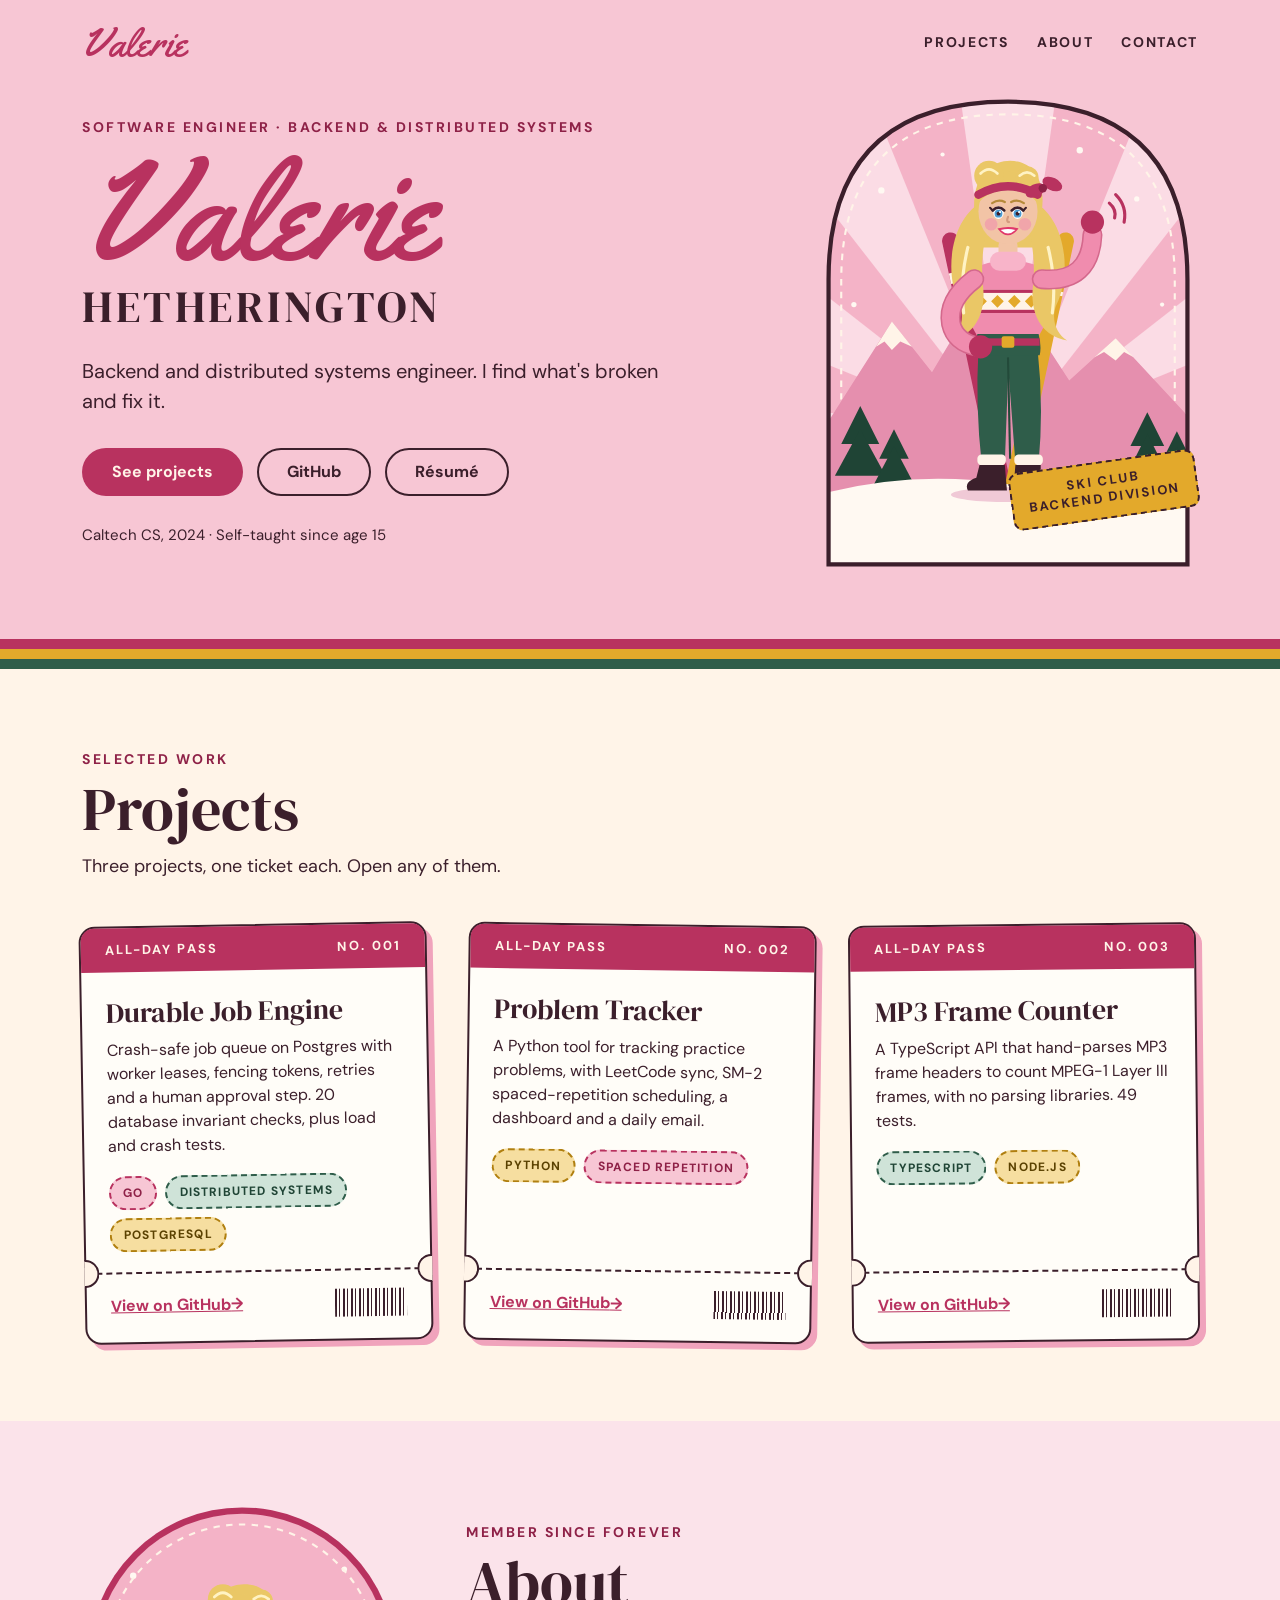
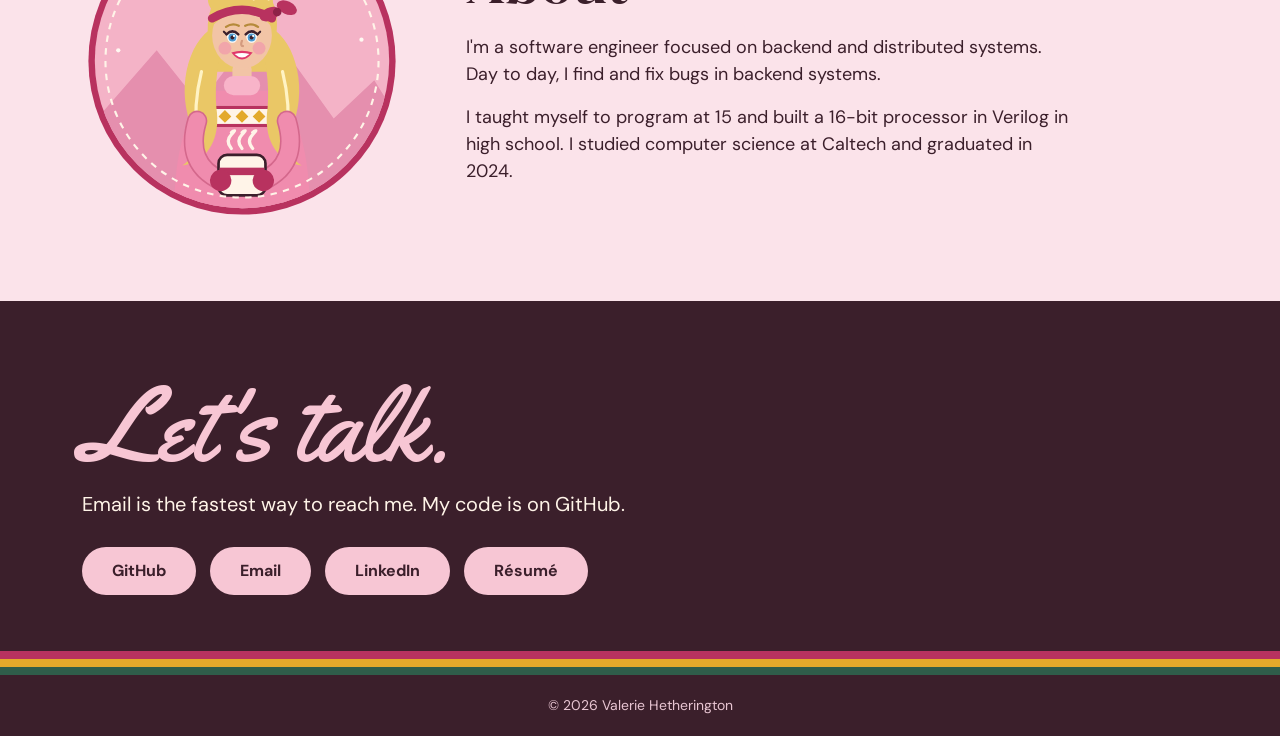
==== index.html @ 9020a394 "Initial portfolio site Co-Authored-By: Claude Sonnet 5.5 <noreply@anthropic.com>" ====
<!doctype html>
<html lang="en">
<head>
<meta charset="utf-8">
<meta name="viewport" content="width=device-width, initial-scale=1">
<title>Valerie Hetherington · Backend &amp; Distributed Systems Engineer</title>
<meta name="description" content="Valerie Hetherington is a software engineer focused on backend and distributed systems. Projects, background and contact.">
<meta name="theme-color" content="#F7C6D4">

<meta property="og:type" content="website">
<meta property="og:title" content="Valerie Hetherington · Backend &amp; Distributed Systems Engineer">
<meta property="og:description" content="Software engineer focused on backend and distributed systems. Projects, background and contact.">
<!-- Preview image URLs must be absolute. Update the domain here if you add a custom one. -->
<meta property="og:url" content="https://skifast.github.io/">
<meta property="og:image" content="https://skifast.github.io/assets/og-image.png">
<meta property="og:image:width" content="1200">
<meta property="og:image:height" content="630">
<meta property="og:image:alt" content="Valerie Hetherington, backend and distributed systems engineer, with an illustration of a smiling blonde skier in a pink sweater">
<meta name="twitter:card" content="summary_large_image">

<link rel="icon" href="favicon.svg" type="image/svg+xml">
<link rel="preconnect" href="https://fonts.googleapis.com">
<link rel="preconnect" href="https://fonts.gstatic.com" crossorigin>
<link href="https://fonts.googleapis.com/css2?family=DM+Sans:wght@400;500;700&amp;family=DM+Serif+Display&amp;family=Yellowtail&amp;display=swap" rel="stylesheet">
<link rel="stylesheet" href="styles.css">

<script type="application/ld+json">
{
  "@context": "https://schema.org",
  "@type": "Person",
  "name": "Valerie Hetherington",
  "jobTitle": "Software Engineer",
  "alumniOf": "California Institute of Technology",
  "sameAs": ["https://github.com/skifast"]
}
</script>
</head>
<body>
<a class="skip-link" href="#projects">Skip to projects</a>

<div class="hero-bg">
  <header class="container topbar">
    <a class="wordmark" href="#top" aria-label="Valerie, back to top">Valerie</a>
    <nav class="nav" aria-label="Main">
      <a href="#projects">Projects</a>
      <a href="#about">About</a>
      <a href="#contact">Contact</a>
    </nav>
  </header>

  <main id="top">
    <section class="container hero" aria-labelledby="hero-title">
      <div class="hero__text">
        <p class="eyebrow">Software engineer · Backend &amp; distributed systems</p>
        <h1 class="hero__name" id="hero-title">
          <span class="hero__first">Valerie</span>
          <span class="hero__last">Hetherington</span>
        </h1>
        <p class="hero__lede">Backend and distributed systems engineer. I find what's broken and fix it.</p>
        <div class="hero__actions">
          <a class="btn btn--primary" href="#projects">See projects</a>
          <a class="btn btn--outline" href="https://github.com/skifast" rel="noopener">GitHub</a>
          <!-- resume.pdf is a copy with the phone number and email removed -->
          <a class="btn btn--outline" href="resume.pdf">Résumé</a>
        </div>
        <p class="hero__facts">Caltech CS, 2024 · Self-taught since age 15</p>
      </div>
      <div class="hero__art">
        <img src="assets/hero.svg" width="360" height="460" fetchpriority="high"
             alt="Illustration of a smiling blonde woman in a pink knit sweater and green ski pants, one hand on her hip and the other waving, with two skis crossed behind her in front of snowy mountains">
        <div class="patch" aria-hidden="true">Ski Club<br>Backend Division</div>
      </div>
    </section>
  </main>
</div>

<div class="stripes" aria-hidden="true"><div></div><div></div><div></div></div>

<section class="section projects" id="projects" aria-labelledby="projects-title">
  <div class="container">
    <p class="eyebrow">Selected work</p>
    <h2 class="section-title" id="projects-title">Projects</h2>
    <p class="section-lede">Three projects, one ticket each. Open any of them.</p>

    <ul class="tickets">
      <li>
        <article class="ticket">
          <div class="ticket__band"><span>All-day pass</span><span>No. 001</span></div>
          <div class="ticket__body">
            <h3 class="ticket__title">Durable Job Engine</h3>
            <p class="ticket__text">Crash-safe job queue on Postgres with worker leases, fencing tokens, retries and a human approval step. 20 database invariant checks, plus load and crash tests.</p>
            <ul class="tags">
              <li class="tag tag--pink">Go</li>
              <li class="tag tag--green">Distributed systems</li>
              <li class="tag tag--gold">PostgreSQL</li>
            </ul>
          </div>
          <div class="ticket__perf" aria-hidden="true"></div>
          <div class="ticket__foot">
            <a class="ticket__link" href="https://github.com/skifast/durable-job-engine" rel="noopener">View on GitHub<span class="sr-only">: Durable Job Engine</span> →</a>
            <div class="barcode" aria-hidden="true"></div>
          </div>
        </article>
      </li>

      <li>
        <article class="ticket">
          <div class="ticket__band"><span>All-day pass</span><span>No. 002</span></div>
          <div class="ticket__body">
            <h3 class="ticket__title">Problem Tracker</h3>
            <p class="ticket__text">A Python tool for tracking practice problems, with LeetCode sync, SM-2 spaced-repetition scheduling, a dashboard and a daily email.</p>
            <ul class="tags">
              <li class="tag tag--gold">Python</li>
              <li class="tag tag--pink">Spaced repetition</li>
            </ul>
          </div>
          <div class="ticket__perf" aria-hidden="true"></div>
          <div class="ticket__foot">
            <a class="ticket__link" href="https://github.com/skifast/problem-tracker" rel="noopener">View on GitHub<span class="sr-only">: Problem Tracker</span> →</a>
            <div class="barcode" aria-hidden="true"></div>
          </div>
        </article>
      </li>

      <li>
        <article class="ticket">
          <div class="ticket__band"><span>All-day pass</span><span>No. 003</span></div>
          <div class="ticket__body">
            <h3 class="ticket__title">MP3 Frame Counter</h3>
            <p class="ticket__text">A TypeScript API that hand-parses MP3 frame headers to count MPEG-1 Layer III frames, with no parsing libraries. 49 tests.</p>
            <ul class="tags">
              <li class="tag tag--green">TypeScript</li>
              <li class="tag tag--gold">Node.js</li>
            </ul>
          </div>
          <div class="ticket__perf" aria-hidden="true"></div>
          <div class="ticket__foot">
            <a class="ticket__link" href="https://github.com/skifast/mp3-frame-counter" rel="noopener">View on GitHub<span class="sr-only">: MP3 Frame Counter</span> →</a>
            <div class="barcode" aria-hidden="true"></div>
          </div>
        </article>
      </li>
    </ul>
  </div>
</section>

<section class="section about" id="about" aria-labelledby="about-title">
  <div class="container about__inner">
    <div class="about__art">
      <img src="assets/about.svg" width="300" height="300" loading="lazy"
           alt="Illustration of a smiling blonde woman in a pink knit sweater holding a mug of cocoa, with snowy mountains behind her">
    </div>
    <div class="about__text">
      <p class="eyebrow">Member since forever</p>
      <h2 class="section-title" id="about-title">About</h2>
      <p>I'm a software engineer focused on backend and distributed systems. Day to day, I find and fix bugs in backend systems.</p>
      <p>I taught myself to program at 15 and built a 16-bit processor in Verilog in high school. I studied computer science at Caltech and graduated in 2024.</p>
    </div>
  </div>
</section>

<footer class="contact" id="contact">
  <div class="container contact__inner">
    <h2 class="contact__title">Let's talk.</h2>
    <p class="contact__lede">Email is the fastest way to reach me. My code is on GitHub.</p>
    <div class="contact__actions">
      <a class="btn btn--light" href="https://github.com/skifast" rel="noopener">GitHub</a>
      <a class="btn btn--light" href="mailto:skifastnotlast@gmail.com">Email</a>
      <a class="btn btn--light" href="https://www.linkedin.com/in/valerie-hetherington/" rel="noopener">LinkedIn</a>
      <a class="btn btn--light" href="resume.pdf">Résumé</a>
    </div>
  </div>
  <div class="stripes stripes--thin" aria-hidden="true"><div></div><div></div><div></div></div>
  <p class="footer-note">© 2026 Valerie Hetherington</p>
</footer>
</body>
</html>
---- styles.css ----
/* Valerie Hetherington's portfolio.
   Colors and fonts live in :root, so changing the look is a one-place edit. */

:root {
  --cream: #FFF4E8;
  --paper: #FFFDF8;
  --pink: #F7C6D4;
  --blush: #FBE3EA;
  --accent: #B8325F;       /* main raspberry pink: wordmark, buttons, ticket bands */
  --accent-dark: #8E2147;  /* hover and small text on pink backgrounds */
  --mustard: #E3A92B;
  --forest: #2F5D4A;
  --ink: #3B1F2B;
  --pink-shadow: #F0A3BC;

  --script: "Yellowtail", cursive;
  --serif: "DM Serif Display", Georgia, serif;
  --sans: "DM Sans", system-ui, -apple-system, "Segoe UI", sans-serif;
}

*, *::before, *::after { box-sizing: border-box; }

html { scroll-behavior: smooth; }
@media (prefers-reduced-motion: reduce) {
  html { scroll-behavior: auto; }
  .ticket { transition: none; }
}

body {
  margin: 0;
  background: var(--cream);
  color: var(--ink);
  font-family: var(--sans);
  line-height: 1.5;
}

img { max-width: 100%; height: auto; }

a { color: var(--accent); }
a:hover { color: var(--accent-dark); }
a:focus-visible {
  outline: 3px solid var(--ink);
  outline-offset: 3px;
  border-radius: 4px;
}

.container {
  max-width: 1180px;
  margin: 0 auto;
  padding-left: 32px;
  padding-right: 32px;
}

.sr-only {
  position: absolute;
  width: 1px;
  height: 1px;
  margin: -1px;
  padding: 0;
  overflow: hidden;
  clip: rect(0 0 0 0);
  white-space: nowrap;
  border: 0;
}

.skip-link {
  position: absolute;
  left: 16px;
  top: -80px;
  z-index: 10;
  padding: 12px 20px;
  background: var(--ink);
  color: var(--cream);
  font-weight: 700;
  border-radius: 8px;
}
.skip-link:focus { top: 16px; color: var(--cream); }

.eyebrow {
  margin: 0 0 8px;
  font-size: 14px;
  font-weight: 700;
  letter-spacing: 0.18em;
  text-transform: uppercase;
  color: var(--accent-dark);
}

.section-title {
  margin: 0;
  font-family: var(--serif);
  font-weight: 400;
  font-size: clamp(40px, 6vw, 60px);
  line-height: 1.05;
}

.section { padding: 80px 0; }

/* Buttons */
.btn {
  display: inline-flex;
  align-items: center;
  min-height: 48px;
  padding: 0 28px;
  border: 2px solid transparent;
  border-radius: 999px;
  font-weight: 700;
  text-decoration: none;
}
.btn--primary { background: var(--accent); color: var(--cream); }
.btn--primary:hover { background: var(--accent-dark); color: var(--cream); }
.btn--outline { border-color: var(--ink); color: var(--ink); }
.btn--outline:hover { background: var(--ink); color: var(--cream); }
.btn--light { background: var(--pink); color: var(--ink); }
.btn--light:hover { background: var(--cream); color: var(--ink); }

/* Top bar and hero */
.hero-bg { background: var(--pink); }

.topbar {
  display: flex;
  flex-wrap: wrap;
  align-items: center;
  justify-content: space-between;
  gap: 8px 24px;
  padding-top: 20px;
}

.wordmark {
  font-family: var(--script);
  font-size: 40px;
  line-height: 1;
  color: var(--accent);
  text-decoration: none;
}
.wordmark:hover { color: var(--accent-dark); }

.nav { display: flex; flex-wrap: wrap; gap: 0 28px; }
.nav a {
  padding: 12px 0;
  color: var(--ink);
  font-size: 14px;
  font-weight: 700;
  letter-spacing: 0.12em;
  text-transform: uppercase;
  text-decoration: none;
}
.nav a:hover {
  color: var(--accent-dark);
  text-decoration: underline;
  text-underline-offset: 6px;
}

.hero {
  display: flex;
  flex-wrap: wrap;
  align-items: center;
  gap: 40px 56px;
  padding-top: 24px;
  padding-bottom: 64px;
}
.hero__text { flex: 1 1 440px; min-width: 0; }

.hero__name { margin: 0; font-weight: 400; line-height: 0.95; }
.hero__first {
  display: block;
  font-family: var(--script);
  font-size: clamp(72px, 11vw, 140px);
  color: var(--accent);
}
.hero__last {
  display: block;
  margin: 4px 0 24px;
  font-family: var(--serif);
  font-size: clamp(28px, 4vw, 44px);
  line-height: 1.1;
  letter-spacing: 0.08em;
  text-transform: uppercase;
}

.hero__lede { margin: 0 0 32px; max-width: 30em; font-size: 20px; }
.hero__actions { display: flex; flex-wrap: wrap; gap: 14px; }
.hero__facts { margin: 28px 0 0; font-size: 15px; }

.hero__art { position: relative; flex: 0 1 380px; min-width: 260px; }
.hero__art img { display: block; width: 100%; }

.patch {
  position: absolute;
  right: 0;
  bottom: 56px;
  padding: 10px 16px;
  transform: rotate(-8deg);
  background: var(--mustard);
  border: 2px dashed var(--ink);
  border-radius: 10px;
  font-size: 13px;
  font-weight: 700;
  line-height: 1.3;
  letter-spacing: 0.14em;
  text-align: center;
  text-transform: uppercase;
}

/* Sweater-stripe dividers */
.stripes div { height: 10px; }
.stripes div:nth-child(1) { background: var(--accent); }
.stripes div:nth-child(2) { background: var(--mustard); }
.stripes div:nth-child(3) { background: var(--forest); }
.stripes--thin div { height: 8px; }

/* Projects as lift tickets */
.section-lede { margin: 12px 0 0; max-width: 32em; font-size: 18px; }

.tickets {
  display: flex;
  flex-wrap: wrap;
  gap: 36px;
  margin: 44px 0 0;
  padding: 0;
  list-style: none;
}
.tickets > li { display: flex; flex: 1 1 300px; min-width: 0; }
.tickets > li:nth-child(1) { --tilt: -1deg; }
.tickets > li:nth-child(2) { --tilt: 0.8deg; }
.tickets > li:nth-child(3) { --tilt: -0.6deg; }

.ticket {
  display: flex;
  flex: 1;
  flex-direction: column;
  background: var(--paper);
  border: 2px solid var(--ink);
  border-radius: 16px;
  box-shadow: 6px 6px 0 var(--pink-shadow);
  transform: rotate(var(--tilt, 0deg));
  transition: transform 0.2s ease, box-shadow 0.2s ease;
}
.ticket:hover,
.ticket:focus-within {
  transform: rotate(0deg) translateY(-4px);
  box-shadow: 8px 10px 0 var(--pink-shadow);
}

.ticket__band {
  display: flex;
  align-items: center;
  justify-content: space-between;
  padding: 12px 24px;
  background: var(--accent);
  color: var(--cream);
  border-radius: 13px 13px 0 0;
  font-size: 13px;
  font-weight: 700;
  letter-spacing: 0.16em;
  text-transform: uppercase;
}

.ticket__body { flex: 1 1 auto; padding: 24px 24px 20px; }
.ticket__title {
  margin: 0 0 10px;
  font-family: var(--serif);
  font-weight: 400;
  font-size: 28px;
  line-height: 1.15;
}
.ticket__text { margin: 0 0 18px; }

.tags { display: flex; flex-wrap: wrap; gap: 8px; margin: 0; padding: 0; list-style: none; }
.tag {
  padding: 6px 12px;
  border: 2px dashed;
  border-radius: 999px;
  font-size: 12px;
  font-weight: 700;
  letter-spacing: 0.1em;
  text-transform: uppercase;
}
.tag--pink  { border-color: var(--accent); background: var(--pink); color: var(--accent-dark); }
.tag--green { border-color: var(--forest); background: #CFE3D8; color: #1F4435; }
.tag--gold  { border-color: #B07F0F; background: #F6DEA0; color: #5A4100; }

/* Perforated line with a notch on each side */
.ticket__perf { position: relative; height: 0; border-top: 2px dashed var(--ink); }
.ticket__perf::before,
.ticket__perf::after {
  content: "";
  position: absolute;
  top: -15px;
  width: 15px;
  height: 28px;
  background: var(--cream);
  border: 2px solid var(--ink);
}
.ticket__perf::before { left: -2px; border-left: 0; border-radius: 0 15px 15px 0; }
.ticket__perf::after { right: -2px; border-right: 0; border-radius: 15px 0 0 15px; }

.ticket__foot {
  display: flex;
  align-items: center;
  justify-content: space-between;
  gap: 16px;
  padding: 10px 24px 14px;
}
.ticket__link { display: inline-flex; align-items: center; min-height: 44px; font-weight: 700; }

.barcode {
  width: 72px;
  height: 28px;
  background: repeating-linear-gradient(
    90deg,
    var(--ink) 0 2px, transparent 2px 4px, var(--ink) 4px 5px, transparent 5px 8px
  );
}

/* About */
.about { background: var(--blush); }
.about__inner { display: flex; flex-wrap: wrap; align-items: center; gap: 40px 64px; }
.about__art { flex: 0 1 320px; min-width: 240px; }
.about__art img { display: block; width: 100%; }
.about__text { flex: 1 1 400px; min-width: 0; }
.about__text .section-title { margin-bottom: 20px; }
.about__text p:not(.eyebrow) { margin: 0 0 16px; max-width: 34em; font-size: 18px; }

/* Contact footer */
.contact { background: var(--ink); color: var(--cream); }
.contact__inner { padding-top: 72px; padding-bottom: 56px; }
.contact__title {
  margin: 0;
  font-family: var(--script);
  font-weight: 400;
  font-size: clamp(56px, 9vw, 104px);
  line-height: 1;
  color: var(--pink);
}
.contact__lede { margin: 12px 0 28px; font-size: 20px; }
.contact__actions { display: flex; flex-wrap: wrap; gap: 14px; }
.contact a:focus-visible { outline-color: var(--pink); }
.footer-note { margin: 0; padding: 20px 32px; text-align: center; font-size: 14px; color: #E8C5D2; }

/* Phones */
@media (max-width: 560px) {
  .container { padding-left: 20px; padding-right: 20px; }
  .section { padding: 56px 0; }
  .hero { padding-bottom: 48px; }
  .tickets { gap: 28px; margin-top: 32px; }
  .contact__inner { padding-top: 56px; }
}
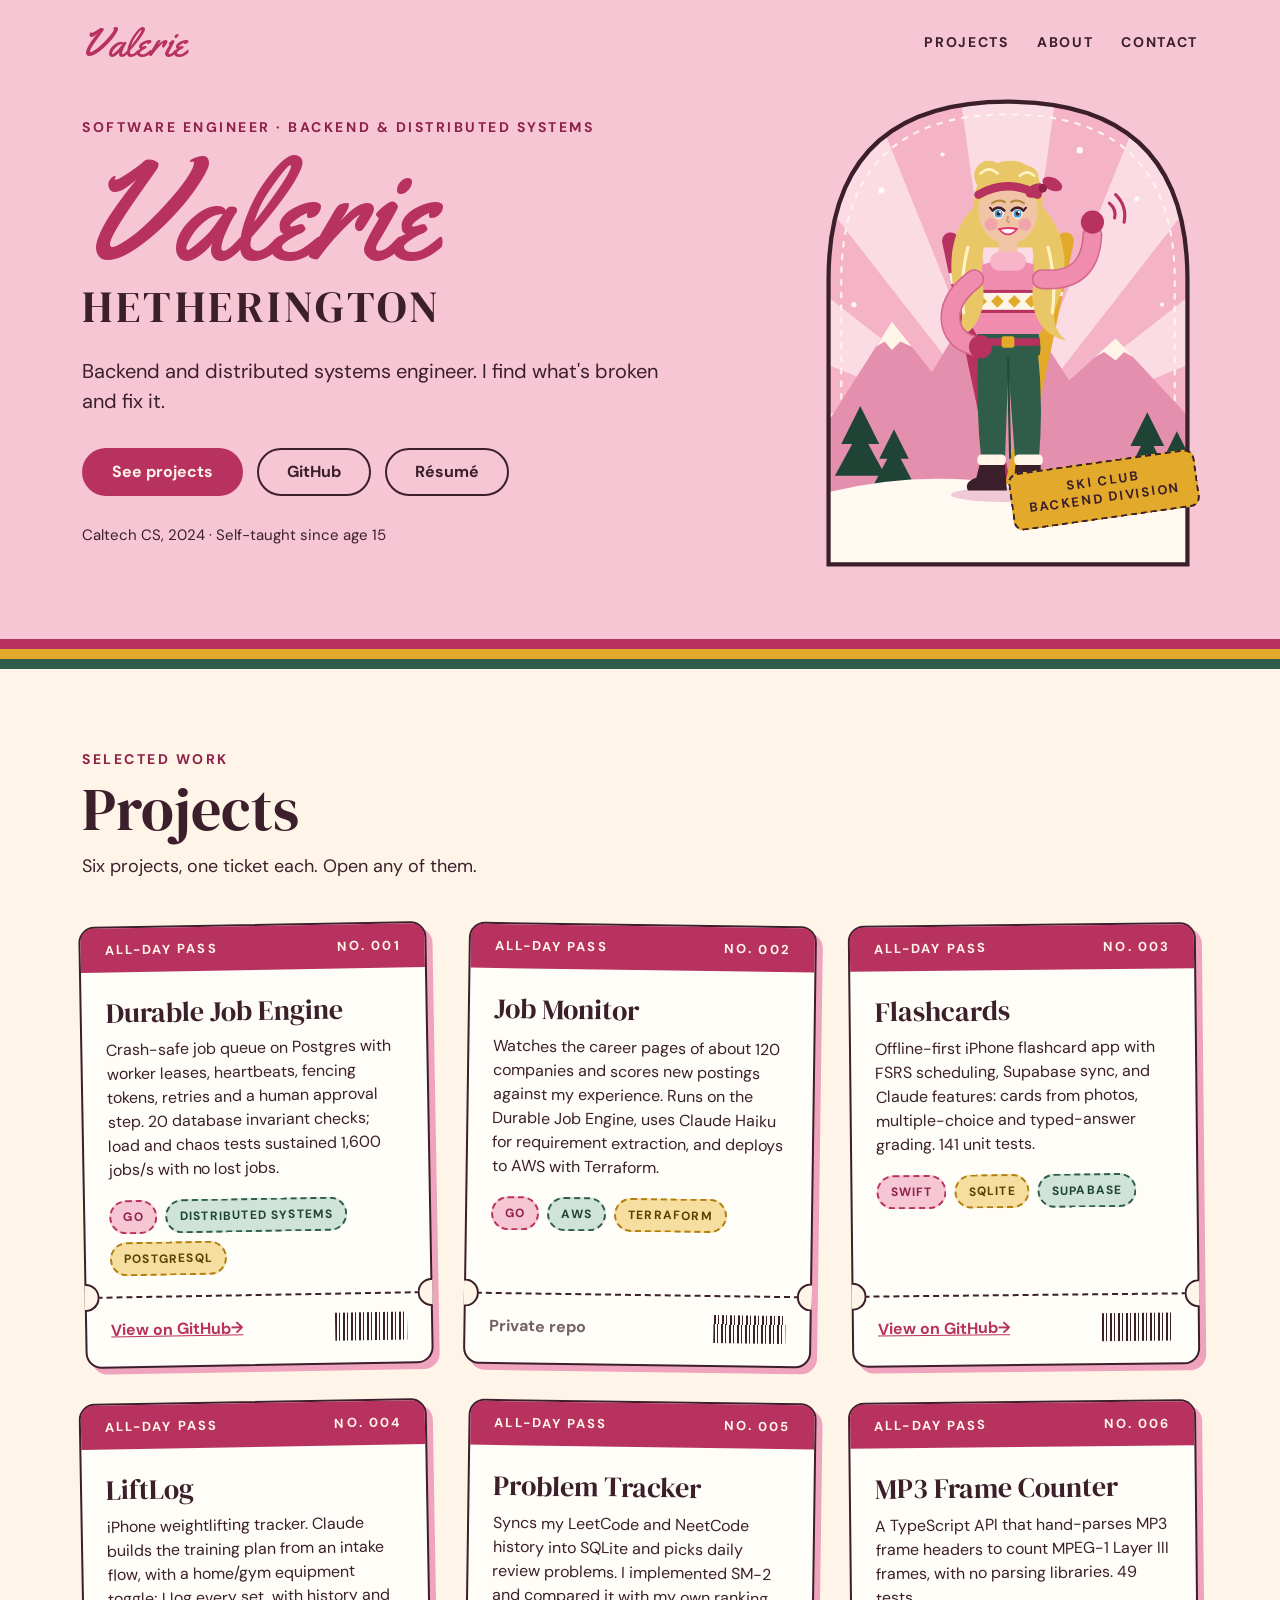
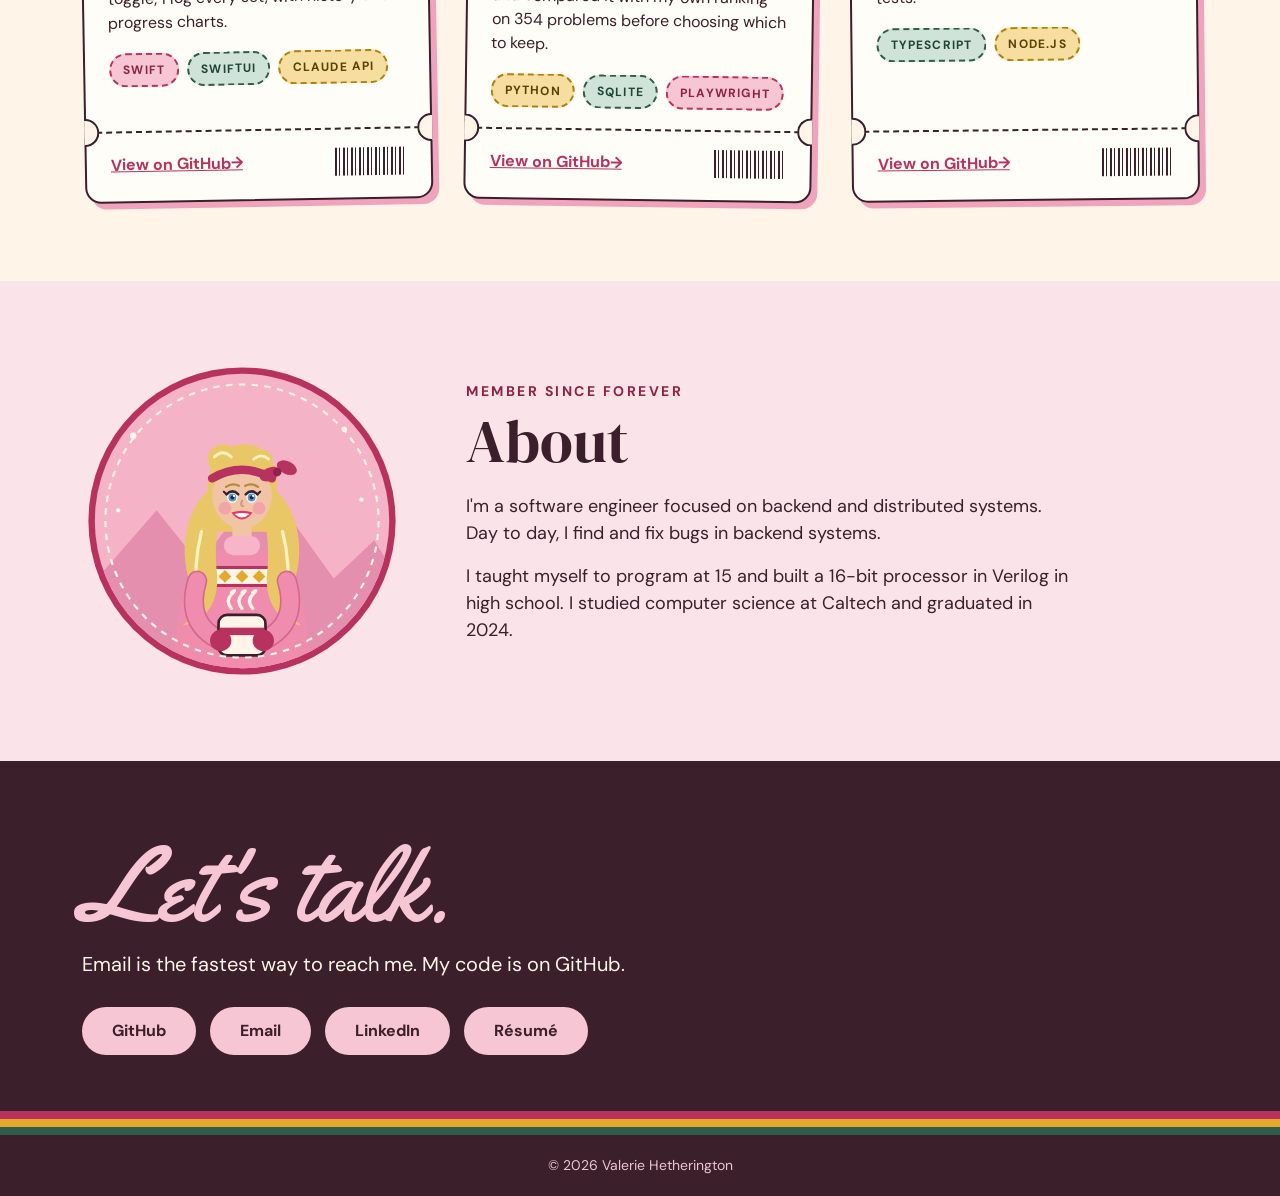
==== commit aa3b3321: "Update Projects: six tickets (add Job Monitor, Flashcards, LiftLog), fix Problem Tracker SM-2 wordin" ====
--- a/index.html
+++ b/index.html
@@ -80,7 +80,7 @@
   <div class="container">
     <p class="eyebrow">Selected work</p>
     <h2 class="section-title" id="projects-title">Projects</h2>
-    <p class="section-lede">Three projects, one ticket each. Open any of them.</p>
+    <p class="section-lede">Six projects, one ticket each. Open any of them.</p>
 
     <ul class="tickets">
       <li>
@@ -88,7 +88,7 @@
           <div class="ticket__band"><span>All-day pass</span><span>No. 001</span></div>
           <div class="ticket__body">
             <h3 class="ticket__title">Durable Job Engine</h3>
-            <p class="ticket__text">Crash-safe job queue on Postgres with worker leases, fencing tokens, retries and a human approval step. 20 database invariant checks, plus load and crash tests.</p>
+            <p class="ticket__text">Crash-safe job queue on Postgres with worker leases, heartbeats, fencing tokens, retries and a human approval step. 20 database invariant checks; load and chaos tests sustained 1,600 jobs/s with no lost jobs.</p>
             <ul class="tags">
               <li class="tag tag--pink">Go</li>
               <li class="tag tag--green">Distributed systems</li>
@@ -107,11 +107,72 @@
         <article class="ticket">
           <div class="ticket__band"><span>All-day pass</span><span>No. 002</span></div>
           <div class="ticket__body">
+            <h3 class="ticket__title">Job Monitor</h3>
+            <p class="ticket__text">Watches the career pages of about 120 companies and scores new postings against my experience. Runs on the Durable Job Engine, uses Claude Haiku for requirement extraction, and deploys to AWS with Terraform.</p>
+            <ul class="tags">
+              <li class="tag tag--pink">Go</li>
+              <li class="tag tag--green">AWS</li>
+              <li class="tag tag--gold">Terraform</li>
+            </ul>
+          </div>
+          <div class="ticket__perf" aria-hidden="true"></div>
+          <div class="ticket__foot">
+            <span class="ticket__note">Private repo</span>
+            <div class="barcode" aria-hidden="true"></div>
+          </div>
+        </article>
+      </li>
+
+      <li>
+        <article class="ticket">
+          <div class="ticket__band"><span>All-day pass</span><span>No. 003</span></div>
+          <div class="ticket__body">
+            <h3 class="ticket__title">Flashcards</h3>
+            <p class="ticket__text">Offline-first iPhone flashcard app with FSRS scheduling, Supabase sync, and Claude features: cards from photos, multiple-choice and typed-answer grading. 141 unit tests.</p>
+            <ul class="tags">
+              <li class="tag tag--pink">Swift</li>
+              <li class="tag tag--gold">SQLite</li>
+              <li class="tag tag--green">Supabase</li>
+            </ul>
+          </div>
+          <div class="ticket__perf" aria-hidden="true"></div>
+          <div class="ticket__foot">
+            <a class="ticket__link" href="https://github.com/skifast/flashcards" rel="noopener">View on GitHub<span class="sr-only">: Flashcards</span> →</a>
+            <div class="barcode" aria-hidden="true"></div>
+          </div>
+        </article>
+      </li>
+
+      <li>
+        <article class="ticket">
+          <div class="ticket__band"><span>All-day pass</span><span>No. 004</span></div>
+          <div class="ticket__body">
+            <h3 class="ticket__title">LiftLog</h3>
+            <p class="ticket__text">iPhone weightlifting tracker. Claude builds the training plan from an intake flow, with a home/gym equipment toggle; I log every set, with history and progress charts.</p>
+            <ul class="tags">
+              <li class="tag tag--pink">Swift</li>
+              <li class="tag tag--green">SwiftUI</li>
+              <li class="tag tag--gold">Claude API</li>
+            </ul>
+          </div>
+          <div class="ticket__perf" aria-hidden="true"></div>
+          <div class="ticket__foot">
+            <a class="ticket__link" href="https://github.com/skifast/liftlog" rel="noopener">View on GitHub<span class="sr-only">: LiftLog</span> →</a>
+            <div class="barcode" aria-hidden="true"></div>
+          </div>
+        </article>
+      </li>
+
+      <li>
+        <article class="ticket">
+          <div class="ticket__band"><span>All-day pass</span><span>No. 005</span></div>
+          <div class="ticket__body">
             <h3 class="ticket__title">Problem Tracker</h3>
-            <p class="ticket__text">A Python tool for tracking practice problems, with LeetCode sync, SM-2 spaced-repetition scheduling, a dashboard and a daily email.</p>
+            <p class="ticket__text">Syncs my LeetCode and NeetCode history into SQLite and picks daily review problems. I implemented SM-2 and compared it with my own ranking on 354 problems before choosing which to keep.</p>
             <ul class="tags">
               <li class="tag tag--gold">Python</li>
-              <li class="tag tag--pink">Spaced repetition</li>
+              <li class="tag tag--green">SQLite</li>
+              <li class="tag tag--pink">Playwright</li>
             </ul>
           </div>
           <div class="ticket__perf" aria-hidden="true"></div>
@@ -124,7 +185,7 @@
 
       <li>
         <article class="ticket">
-          <div class="ticket__band"><span>All-day pass</span><span>No. 003</span></div>
+          <div class="ticket__band"><span>All-day pass</span><span>No. 006</span></div>
           <div class="ticket__body">
             <h3 class="ticket__title">MP3 Frame Counter</h3>
             <p class="ticket__text">A TypeScript API that hand-parses MP3 frame headers to count MPEG-1 Layer III frames, with no parsing libraries. 49 tests.</p>
--- a/styles.css
+++ b/styles.css
@@ -220,9 +220,10 @@
   list-style: none;
 }
 .tickets > li { display: flex; flex: 1 1 300px; min-width: 0; }
-.tickets > li:nth-child(1) { --tilt: -1deg; }
-.tickets > li:nth-child(2) { --tilt: 0.8deg; }
-.tickets > li:nth-child(3) { --tilt: -0.6deg; }
+/* tilt pattern repeats every three tickets */
+.tickets > li:nth-child(3n+1) { --tilt: -1deg; }
+.tickets > li:nth-child(3n+2) { --tilt: 0.8deg; }
+.tickets > li:nth-child(3n)   { --tilt: -0.6deg; }
 
 .ticket {
   display: flex;
@@ -302,6 +303,7 @@
   padding: 10px 24px 14px;
 }
 .ticket__link { display: inline-flex; align-items: center; min-height: 44px; font-weight: 700; }
+.ticket__note { display: inline-flex; align-items: center; min-height: 44px; font-weight: 700; opacity: 0.7; } /* stands in for the link on private repos */
 
 .barcode {
   width: 72px;
